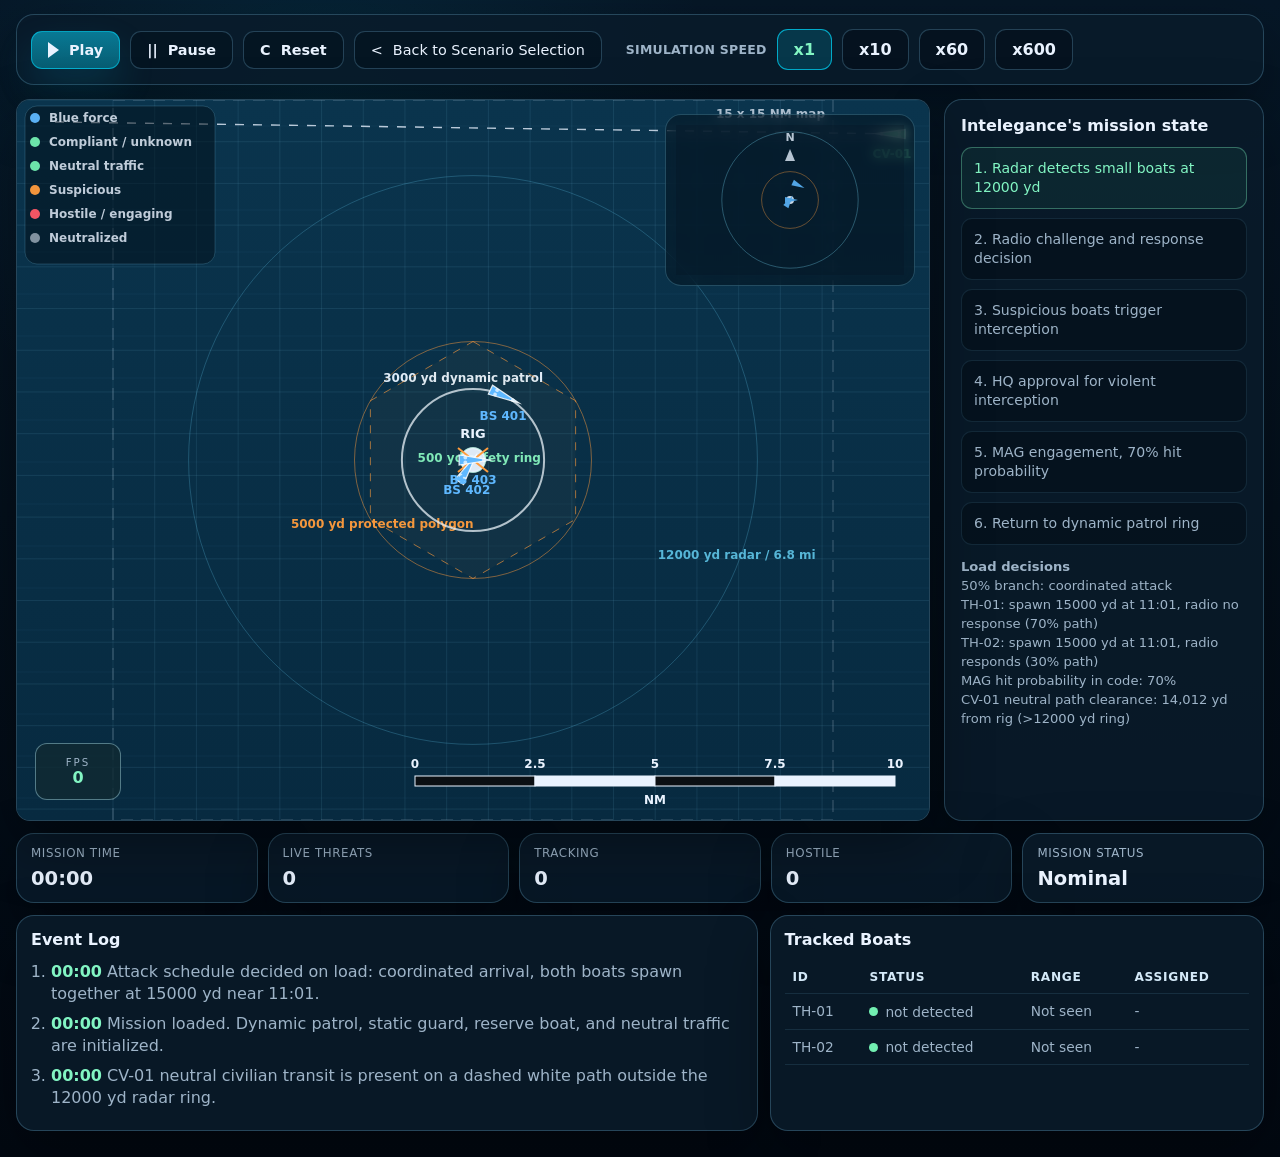
==== simulation.html @ 918a31ff "full project" ====
<!doctype html>
<html lang="en">
<head>
  <meta charset="utf-8" />
  <meta name="viewport" content="width=device-width, initial-scale=1" />
  <title>Skana - Admiral's Rig Protection Senario</title>
  <link rel="icon" href="assets/favicon.ico" sizes="any" />
  <link rel="icon" type="image/png" href="assets/favicon.png" />
  <link rel="stylesheet" href="css/styles.css" />
</head>
<body class="sim-page">
  <main class="sim-shell">
    <nav class="sim-controls panel-glass">
      <div class="control-row">
        <button id="playBtn" class="btn btn-primary small"><span class="play-glyph"></span> Play</button>
        <button id="pauseBtn" class="btn btn-muted small"><span>||</span> Pause</button>
        <button id="resetBtn" class="btn btn-muted small"><span>C</span> Reset</button>
        <a class="btn btn-muted small" href="./index.html"><span>&lt;</span> Back to Scenario Selection</a>
      </div>
      <div class="speed-row" aria-label="Simulation speed">
        <span class="speed-label">Simulation Speed</span>
        <button class="speed-btn active" data-speed="1">x1</button>
        <button class="speed-btn" data-speed="10">x10</button>
        <button class="speed-btn" data-speed="60">x60</button>
        <button class="speed-btn" data-speed="600">x600</button>
      </div>
    </nav>

    <section class="sim-layout">
      <div class="map-wrap panel-glass">
        <canvas id="simCanvas" width="1320" height="900" aria-label="Offshore rig simulation map"></canvas>
        <div id="fpsBadge" class="fps-badge"><span>FPS</span><strong>0</strong></div>
        <div id="orientationOverlay" class="orientation-overlay">
          <canvas id="miniCanvas" width="220" height="160" aria-label="Orientation map"></canvas>
        </div>
      </div>

      <aside class="side-panel panel-glass">
        <div class="panel-title">Intelegance's mission state</div>
        <div class="logic-step active" id="logicDetect">1. Radar detects small boats at 12000 yd</div>
        <div class="logic-step" id="logicChallenge">2. Radio challenge and response decision</div>
        <div class="logic-step" id="logicIntercept">3. Suspicious boats trigger interception</div>
        <div class="logic-step" id="logicApproval">4. HQ approval for violent interception</div>
        <div class="logic-step" id="logicWeapon">5. MAG engagement, 70% hit probability</div>
        <div class="logic-step" id="logicRecover">6. Return to dynamic patrol ring</div>
        <div class="scenario-seed" id="scenarioSeed"></div>
      </aside>
    </section>

    <section class="status-grid">
      <div class="status-card"><span>Mission time</span><strong id="missionTime">00:00</strong></div>
      <div class="status-card"><span>Live threats</span><strong id="liveThreats">0</strong></div>
      <div class="status-card"><span>Tracking</span><strong id="trackingCount">0</strong></div>
      <div class="status-card"><span>Hostile</span><strong id="hostileCount">0</strong></div>
      <div class="status-card"><span>Mission status</span><strong id="missionStatus">Nominal</strong></div>
    </section>

    <section class="lower-panels">
      <div class="events panel-glass">
        <div class="panel-title">Event Log</div>
        <ol id="eventLog"></ol>
      </div>
      <div class="threats panel-glass">
        <div class="panel-title">Tracked Boats</div>
        <table>
          <thead><tr><th>ID</th><th>Status</th><th>Range</th><th>Assigned</th></tr></thead>
          <tbody id="threatTable"></tbody>
        </table>
      </div>
    </section>
  </main>

  <div id="approvalModal" class="approval-modal hidden" role="dialog" aria-modal="true" aria-labelledby="approvalTitle">
    <div id="approvalCard" class="approval-card pending">
      <div class="approval-copy">
        <p class="eyebrow">Headquarters authorization</p>
        <h2 id="approvalTitle">Waiting for violent interception approval</h2>
        <p id="approvalText">The approval screen is red while HQ is reviewing the interception request.</p>
      </div>
      <div class="approval-actions">
        <button id="confirmApprovalBtn" class="btn btn-primary" disabled>Confirm Interception</button>
        <button id="cancelApprovalBtn" class="btn btn-muted">Cancel Display</button>
      </div>
    </div>
    <div id="videoFeed" class="video-feed hidden">
      <div class="video-top"><span>BOW CAMERA</span><span id="videoThreatId">TARGET</span></div>
      <div class="video-frame">
        <div class="reticle"></div>
        <div class="video-target"></div>
        <div class="scan-line"></div>
      </div>
      <div class="video-bottom">MAG SAFE ARC CHECK ACTIVE - DO NOT FIRE IF BOW POINTS TO RIG</div>
    </div>
  </div>

  <script src="js/simulator.js"></script>
</body>
</html>
---- css/styles.css ----
:root {
  --bg: #05101d;
  --panel: rgba(10, 27, 43, 0.86);
  --panel-strong: rgba(9, 24, 39, 0.98);
  --panel-soft: rgba(12, 36, 55, 0.55);
  --border: rgba(91, 146, 177, 0.37);
  --border-soft: rgba(91, 146, 177, 0.2);
  --text: #eaf3ff;
  --muted: #9eb4c8;
  --cyan: #0ea9c7;
  --cyan-soft: rgba(0, 177, 216, 0.3);
  --green: #82f5c3;
  --orange: #ff9c3d;
  --red: #ff5967;
  --blue: #5fb8ff;
  --shadow: 0 24px 60px rgba(0, 0, 0, 0.34);
  --radius-xl: 24px;
  --radius-lg: 18px;
  --radius-md: 12px;
  font-family: Inter, ui-sans-serif, system-ui, -apple-system, BlinkMacSystemFont, "Segoe UI", sans-serif;
}

* { box-sizing: border-box; }

html, body { margin: 0; min-height: 100%; }

body {
  background: radial-gradient(circle at 25% 10%, rgba(0, 150, 190, 0.12), transparent 28%),
              linear-gradient(180deg, #061727 0%, #04101c 44%, #020811 100%);
  color: var(--text);
}

a { color: inherit; text-decoration: none; }

button, a.btn {
  font: inherit;
}

.shell {
  width: min(100%, 1920px);
  margin: 0 auto;
  padding: 6px 12px;
}

.shell-large { min-height: 100vh; display: flex; align-items: flex-start; }

.hero-panel {
  width: 100%;
  border: 1px solid var(--border);
  border-radius: 24px;
  padding: 42px 34px 34px;
  background: linear-gradient(135deg, rgba(8, 24, 39, 0.94), rgba(4, 16, 28, 0.94));
  box-shadow: var(--shadow);
}

.hero-head {
  display: flex;
  gap: 22px;
  align-items: center;
  margin-bottom: 34px;
}

.logo-card {
  width: 110px;
  height: 110px;
  border-radius: 26px;
  display: grid;
  place-items: center;
  border: 1px solid var(--border-soft);
  background: rgba(6, 18, 29, 0.88);
  box-shadow: 0 20px 48px rgba(0, 0, 0, 0.28);
}

.logo-card img { width: 76px; height: 76px; object-fit: contain; }

.eyebrow {
  margin: 0 0 8px;
  color: #7ee3ff;
  text-transform: uppercase;
  letter-spacing: 0.28em;
  font-size: 0.8rem;
  font-weight: 700;
}

h1 {
  margin: 0;
  font-size: clamp(2.6rem, 5vw, 5.1rem);
  line-height: 0.95;
  letter-spacing: -0.05em;
  font-weight: 900;
}

.subtitle {
  color: var(--muted);
  font-size: 1.12rem;
  margin: 14px 0 0;
}

.cards-grid {
  display: grid;
  grid-template-columns: repeat(3, minmax(0, 1fr));
  gap: 14px;
}

.info-card,
.panel-glass,
.status-card {
  border: 1px solid var(--border);
  background: var(--panel);
  border-radius: var(--radius-lg);
  box-shadow: var(--shadow);
}

.info-card { padding: 18px 16px; }

.card-title { display: flex; align-items: center; gap: 12px; }
.card-title h2 { margin: 0; font-size: 1.12rem; }
.title-mark {
  display: inline-grid;
  place-items: center;
  width: 22px;
  height: 22px;
  color: #e8f4ff;
  font-weight: 900;
  font-size: 0.8rem;
  background: rgba(255, 255, 255, 0.08);
  border-radius: 7px;
}
.card-copy { color: var(--muted); margin: 14px 2px 16px; line-height: 1.5; }

.stats-grid {
  display: grid;
  grid-template-columns: repeat(2, minmax(0, 1fr));
  gap: 10px;
}

.mission-stats { grid-template-columns: repeat(2, minmax(0, 1fr)); }
.compact-stats { grid-template-columns: repeat(1, minmax(0, 1fr)); }

.stat {
  min-height: 68px;
  padding: 12px 11px;
  border-radius: 10px;
  background: rgba(1, 10, 18, 0.68);
  border: 1px solid rgba(60, 112, 145, 0.25);
}

.stat span,
.status-card span {
  display: block;
  color: var(--muted);
  font-size: 0.74rem;
  text-transform: uppercase;
  letter-spacing: 0.05em;
  margin-bottom: 7px;
}

.stat strong { display: block; color: var(--text); font-size: 1.16rem; line-height: 1.24; }

.landing-actions {
  display: flex;
  justify-content: space-between;
  gap: 20px;
  align-items: center;
  margin-top: 18px;
}

.btn {
  border: 1px solid var(--border);
  border-radius: 14px;
  color: var(--text);
  padding: 14px 19px;
  background: rgba(8, 26, 42, 0.72);
  cursor: pointer;
  display: inline-flex;
  align-items: center;
  justify-content: center;
  gap: 10px;
  min-height: 46px;
  font-weight: 800;
  transition: transform 150ms ease, border-color 150ms ease, background 150ms ease, box-shadow 150ms ease;
}

.btn:hover { transform: translateY(-1px); border-color: rgba(120, 211, 255, 0.75); }
.btn:disabled { opacity: 0.5; cursor: not-allowed; transform: none; }
.btn-primary { border-color: rgba(0, 220, 255, 0.55); background: linear-gradient(180deg, #087994, #075d73); box-shadow: 0 18px 36px rgba(0, 160, 202, 0.18); }
.btn-muted { background: rgba(5, 20, 32, 0.78); }
.btn.small { min-height: 38px; padding: 10px 16px; border-radius: 11px; font-size: 0.9rem; }
.launch-btn { min-width: min(520px, 46vw); font-size: 1.5rem; padding-block: 20px; }
.play-glyph { width: 0; height: 0; border-top: 8px solid transparent; border-bottom: 8px solid transparent; border-left: 11px solid currentColor; display: inline-block; }

.sim-page { overflow-x: hidden; }
.sim-shell { width: min(100%, 1460px); margin: 0 auto; padding: 14px 16px 26px; }

.sim-controls {
  display: flex;
  align-items: center;
  flex-wrap: wrap;
  gap: 16px 24px;
  padding: 14px;
  margin-bottom: 14px;
}
.control-row, .speed-row { display: flex; gap: 10px; align-items: center; flex-wrap: wrap; }
.speed-label { color: var(--muted); font-weight: 800; font-size: 0.78rem; text-transform: uppercase; letter-spacing: 0.02em; }
.speed-btn {
  color: var(--text);
  background: rgba(5, 18, 30, 0.85);
  border: 1px solid var(--border);
  border-radius: 11px;
  padding: 10px 16px;
  font-weight: 900;
  cursor: pointer;
}
.speed-btn.active { color: var(--green); border-color: rgba(0, 220, 255, 0.7); background: rgba(0, 160, 190, 0.22); }

.sim-layout { display: grid; grid-template-columns: minmax(0, 1fr) 320px; gap: 14px; }
.map-wrap { position: relative; min-height: 580px; padding: 0; overflow: hidden; border-radius: 14px; }
#simCanvas { display: block; width: 100%; height: min(64vw, 720px); min-height: 560px; background: #083047; }
.fps-badge {
  position: absolute; left: 18px; bottom: 20px;
  min-width: 86px;
  padding: 12px 14px;
  border-radius: 12px;
  background: rgba(17, 42, 50, 0.82);
  border: 1px solid rgba(159, 211, 226, 0.48);
  text-align: center;
}
.fps-badge span { display: block; color: var(--muted); font-size: 0.64rem; letter-spacing: 0.2em; }
.fps-badge strong { color: var(--green); font-size: 1rem; }
.orientation-overlay {
  position: absolute;
  right: 14px;
  top: 14px;
  width: 250px;
  padding: 10px;
  border-radius: 16px;
  border: 1px solid rgba(116, 192, 220, 0.32);
  background: rgba(4, 16, 27, 0.58);
  backdrop-filter: blur(6px);
  opacity: 0.86;
}
.orientation-head { color: var(--muted); font-size: 0.7rem; text-transform: uppercase; letter-spacing: 0.12em; margin: 0 0 6px 2px; font-weight: 800; }
#miniCanvas { width: 100%; height: 150px; display: block; }

.side-panel { padding: 16px; }
.panel-title { color: var(--text); font-weight: 900; margin-bottom: 12px; }
.logic-step {
  padding: 11px 12px;
  border-radius: 11px;
  border: 1px solid rgba(70, 124, 156, 0.22);
  background: rgba(2, 12, 20, 0.5);
  color: var(--muted);
  margin-bottom: 9px;
  font-size: 0.88rem;
  line-height: 1.35;
}
.logic-step.active { color: var(--green); border-color: rgba(130, 245, 195, 0.35); background: rgba(36, 102, 82, 0.18); }
.logic-step.warning { color: var(--orange); border-color: rgba(255, 156, 61, 0.4); background: rgba(105, 61, 18, 0.18); }
.logic-step.danger { color: #ffe5e8; border-color: rgba(255, 89, 103, 0.55); background: rgba(119, 31, 42, 0.22); }
.scenario-seed { margin-top: 12px; color: var(--muted); font-size: 0.82rem; line-height: 1.45; }

.status-grid { display: grid; grid-template-columns: repeat(5, minmax(0, 1fr)); gap: 10px; margin-top: 12px; }
.status-card { padding: 12px 14px; min-height: 70px; }
.status-card strong { font-size: 1.22rem; }

.lower-panels { display: grid; grid-template-columns: minmax(0, 1.2fr) minmax(320px, 0.8fr); gap: 12px; margin-top: 12px; }
.events, .threats { padding: 14px; min-height: 150px; }
.events ol { margin: 0; padding: 0 0 0 20px; max-height: 190px; overflow: auto; color: var(--muted); }
.events li { margin: 0 0 7px; line-height: 1.4; }
.events li strong { color: var(--green); }
.threats table { width: 100%; border-collapse: collapse; color: var(--muted); font-size: 0.86rem; }
.threats th, .threats td { padding: 9px 8px; border-bottom: 1px solid rgba(80, 136, 165, 0.2); text-align: left; }
.threats th { color: #d4e9f8; font-size: 0.76rem; text-transform: uppercase; letter-spacing: 0.06em; }
.status-pill { display: inline-flex; align-items: center; gap: 7px; }
.status-dot { width: 9px; height: 9px; border-radius: 999px; display: inline-block; }

.approval-modal {
  position: fixed; inset: 0;
  display: grid;
  place-items: center;
  z-index: 50;
  background: rgba(1, 4, 9, 0.78);
  backdrop-filter: blur(6px);
  padding: 22px;
}
.hidden { display: none !important; }
.approval-card {
  width: min(780px, 94vw);
  border-radius: 24px;
  padding: 26px;
  border: 1px solid rgba(255, 255, 255, 0.16);
  box-shadow: 0 30px 90px rgba(0, 0, 0, 0.5);
  transition: background 300ms ease, border-color 300ms ease;
}
.approval-card.pending { background: linear-gradient(135deg, rgba(119, 18, 28, 0.94), rgba(50, 8, 16, 0.96)); border-color: rgba(255, 90, 106, 0.68); }
.approval-card.approved { background: linear-gradient(135deg, rgba(20, 107, 74, 0.94), rgba(8, 48, 42, 0.96)); border-color: rgba(130, 245, 195, 0.68); }
.approval-copy h2 { margin: 0 0 10px; font-size: clamp(1.7rem, 4vw, 3rem); line-height: 1.02; }
.approval-copy p:last-child { color: rgba(255, 255, 255, 0.82); }
.approval-actions { display: flex; gap: 12px; flex-wrap: wrap; margin-top: 22px; }
.video-feed {
  width: min(780px, 94vw);
  margin-top: 16px;
  border-radius: 18px;
  overflow: hidden;
  border: 1px solid rgba(116, 220, 255, 0.35);
  background: #05131b;
  box-shadow: 0 20px 60px rgba(0, 0, 0, 0.48);
}
.video-top, .video-bottom { display: flex; justify-content: space-between; padding: 10px 14px; color: var(--green); font-weight: 900; letter-spacing: 0.08em; font-size: 0.78rem; background: rgba(6, 21, 29, 0.95); }
.video-frame { height: 240px; position: relative; overflow: hidden; background: repeating-linear-gradient(0deg, #0b2f3d 0, #0b2f3d 2px, #092533 3px, #092533 6px); }
.video-frame:before { content: ""; position: absolute; inset: 0; background: radial-gradient(circle at 52% 48%, rgba(130, 245, 195, 0.14), transparent 18%), linear-gradient(90deg, rgba(255,255,255,0.04), transparent 30%, rgba(255,255,255,0.04)); }
.reticle { position: absolute; inset: 50% auto auto 50%; width: 108px; height: 108px; border: 2px solid rgba(130, 245, 195, 0.84); border-radius: 50%; transform: translate(-50%, -50%); }
.reticle:before, .reticle:after { content: ""; position: absolute; background: rgba(130, 245, 195, 0.84); }
.reticle:before { left: 50%; top: -34px; width: 2px; height: 176px; }
.reticle:after { top: 50%; left: -34px; height: 2px; width: 176px; }
.video-target { position: absolute; left: 53%; top: 48%; width: 52px; height: 14px; background: var(--orange); clip-path: polygon(100% 50%, 0 0, 18% 50%, 0 100%); transform: translate(-50%, -50%) rotate(-12deg); filter: drop-shadow(0 0 10px rgba(255, 156, 61, 0.8)); }
.scan-line { position: absolute; left: 0; right: 0; height: 4px; background: rgba(130, 245, 195, 0.24); animation: scan 1.8s linear infinite; }
@keyframes scan { from { top: 0; } to { top: 100%; } }

@media (max-width: 1100px) {
  .cards-grid, .landing-grid, .sim-layout, .lower-panels { grid-template-columns: 1fr; }
  .status-grid { grid-template-columns: repeat(2, minmax(0, 1fr)); }
  .launch-btn { min-width: unset; font-size: 1.1rem; }
  .landing-actions { align-items: stretch; flex-direction: column-reverse; }
}

@media (max-width: 640px) {
  .hero-panel { padding: 26px 18px; }
  .hero-head { align-items: flex-start; }
  .logo-card { width: 78px; height: 78px; border-radius: 20px; }
  .logo-card img { width: 54px; height: 54px; }
  .stats-grid, .mission-stats { grid-template-columns: 1fr; }
  .status-grid { grid-template-columns: 1fr; }
  .orientation-overlay { width: 210px; right: 10px; top: 10px; }
  .fps-badge { left: 10px; bottom: 10px; }
}
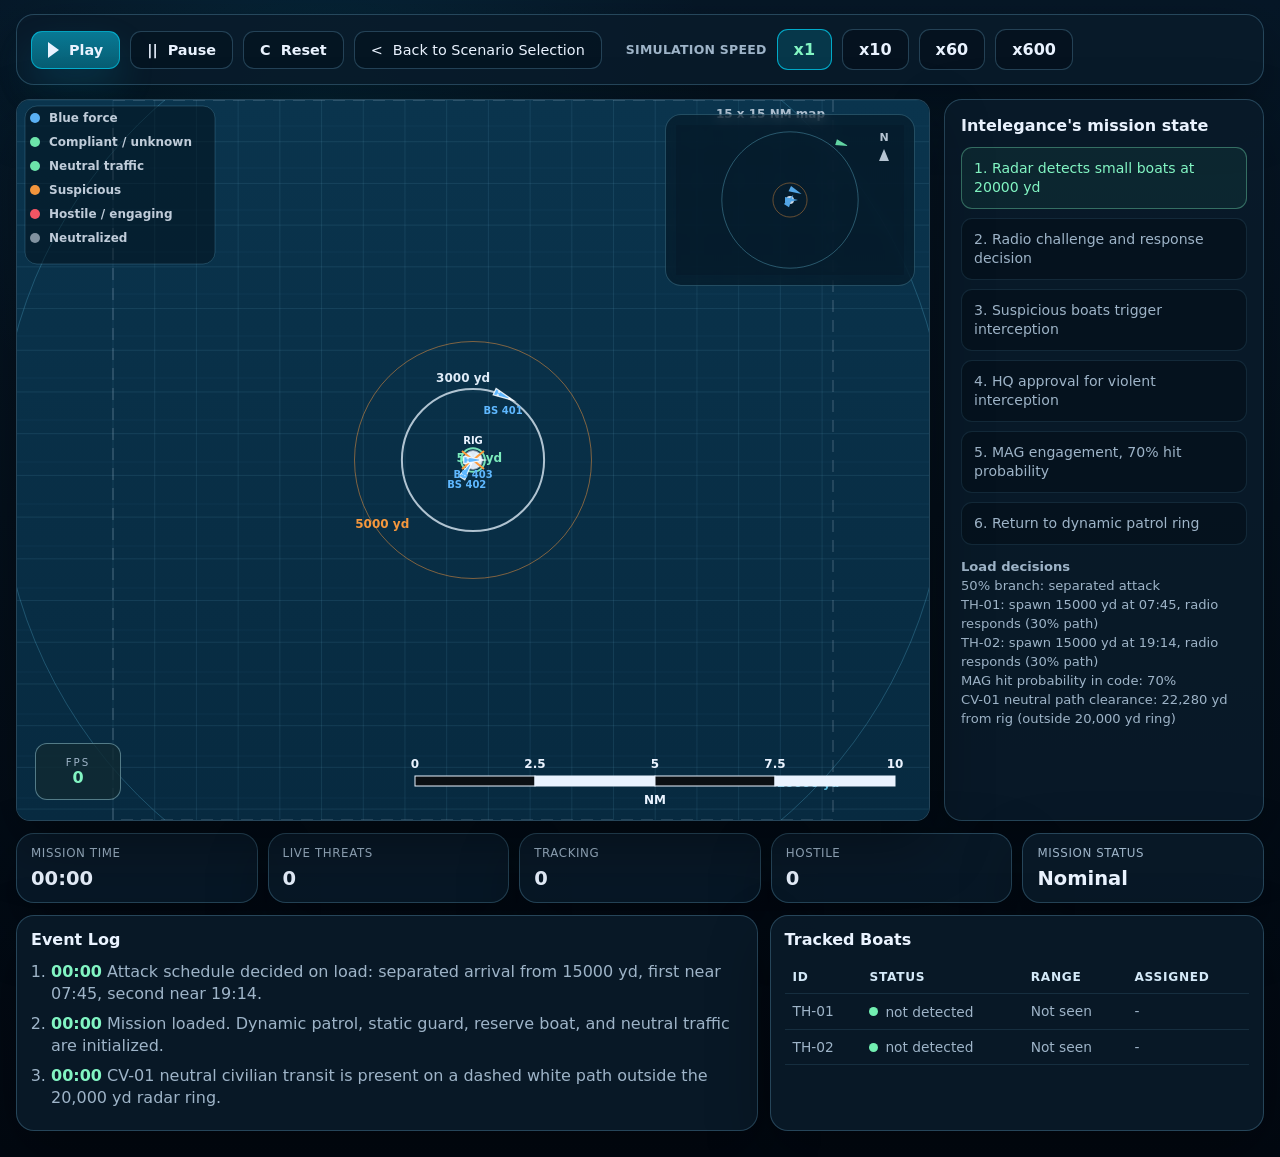
==== commit 8ce7da01: "fixes" ====
--- a/simulation.html
+++ b/simulation.html
@@ -33,17 +33,41 @@
         <div id="orientationOverlay" class="orientation-overlay">
           <canvas id="miniCanvas" width="220" height="160" aria-label="Orientation map"></canvas>
         </div>
+
+        <div id="mapNotice" class="map-notice hidden"></div>
+        <div id="approvalModal" class="approval-banner hidden" role="dialog" aria-modal="false" aria-labelledby="approvalTitle">
+          <div id="approvalCard" class="approval-card pending">
+            <div class="approval-copy">
+              <p class="eyebrow">Headquarters authorization</p>
+              <h2 id="approvalTitle">Waiting for violent interception approval</h2>
+              <p id="approvalText">The approval screen is red while HQ is reviewing the interception request.</p>
+            </div>
+            <div class="approval-actions">
+              <button id="confirmApprovalBtn" class="btn btn-primary" disabled>Confirm Interception</button>
+              <button id="cancelApprovalBtn" class="btn btn-muted">Cancel Display</button>
+            </div>
+          </div>
+        </div>
       </div>
 
       <aside class="side-panel panel-glass">
         <div class="panel-title">Intelegance's mission state</div>
-        <div class="logic-step active" id="logicDetect">1. Radar detects small boats at 12000 yd</div>
+        <div class="logic-step active" id="logicDetect">1. Radar detects small boats at 20000 yd</div>
         <div class="logic-step" id="logicChallenge">2. Radio challenge and response decision</div>
         <div class="logic-step" id="logicIntercept">3. Suspicious boats trigger interception</div>
         <div class="logic-step" id="logicApproval">4. HQ approval for violent interception</div>
         <div class="logic-step" id="logicWeapon">5. MAG engagement, 70% hit probability</div>
         <div class="logic-step" id="logicRecover">6. Return to dynamic patrol ring</div>
         <div class="scenario-seed" id="scenarioSeed"></div>
+        <div id="videoFeed" class="video-feed hidden">
+          <div class="video-top"><span>BOW CAMERA</span><span id="videoThreatId">TARGET</span></div>
+          <div class="video-frame">
+            <div class="reticle"></div>
+            <div class="video-target"></div>
+            <div class="scan-line"></div>
+          </div>
+          <div class="video-bottom">MAG SAFE ARC CHECK ACTIVE - DO NOT FIRE IF BOW POINTS TO RIG</div>
+        </div>
       </aside>
     </section>
 
@@ -70,29 +94,6 @@
     </section>
   </main>
 
-  <div id="approvalModal" class="approval-modal hidden" role="dialog" aria-modal="true" aria-labelledby="approvalTitle">
-    <div id="approvalCard" class="approval-card pending">
-      <div class="approval-copy">
-        <p class="eyebrow">Headquarters authorization</p>
-        <h2 id="approvalTitle">Waiting for violent interception approval</h2>
-        <p id="approvalText">The approval screen is red while HQ is reviewing the interception request.</p>
-      </div>
-      <div class="approval-actions">
-        <button id="confirmApprovalBtn" class="btn btn-primary" disabled>Confirm Interception</button>
-        <button id="cancelApprovalBtn" class="btn btn-muted">Cancel Display</button>
-      </div>
-    </div>
-    <div id="videoFeed" class="video-feed hidden">
-      <div class="video-top"><span>BOW CAMERA</span><span id="videoThreatId">TARGET</span></div>
-      <div class="video-frame">
-        <div class="reticle"></div>
-        <div class="video-target"></div>
-        <div class="scan-line"></div>
-      </div>
-      <div class="video-bottom">MAG SAFE ARC CHECK ACTIVE - DO NOT FIRE IF BOW POINTS TO RIG</div>
-    </div>
-  </div>
-
   <script src="js/simulator.js"></script>
 </body>
 </html>
--- a/css/styles.css
+++ b/css/styles.css
@@ -159,7 +159,7 @@
 
 .landing-actions {
   display: flex;
-  justify-content: space-between;
+  justify-content: flex-end;
   gap: 20px;
   align-items: center;
   margin-top: 18px;
@@ -274,50 +274,75 @@
 .status-pill { display: inline-flex; align-items: center; gap: 7px; }
 .status-dot { width: 9px; height: 9px; border-radius: 999px; display: inline-block; }
 
-.approval-modal {
-  position: fixed; inset: 0;
-  display: grid;
-  place-items: center;
-  z-index: 50;
-  background: rgba(1, 4, 9, 0.78);
-  backdrop-filter: blur(6px);
-  padding: 22px;
+
+.map-notice {
+  position: absolute;
+  top: 12px;
+  left: 50%;
+  transform: translateX(-50%);
+  z-index: 25;
+  max-width: min(90%, 760px);
+  padding: 11px 16px;
+  border-radius: 14px;
+  border: 1px solid rgba(126, 227, 255, 0.55);
+  background: rgba(5, 24, 38, 0.88);
+  color: var(--text);
+  box-shadow: 0 14px 34px rgba(0, 0, 0, 0.34);
+  font-weight: 850;
+  text-align: center;
+}
+
+.approval-banner {
+  position: absolute;
+  top: 12px;
+  left: 50%;
+  transform: translateX(-50%);
+  width: min(96%, 900px);
+  z-index: 30;
+  pointer-events: auto;
 }
 .hidden { display: none !important; }
 .approval-card {
-  width: min(780px, 94vw);
-  border-radius: 24px;
-  padding: 26px;
+  width: 100%;
+  border-radius: 16px;
+  padding: 14px 16px;
   border: 1px solid rgba(255, 255, 255, 0.16);
-  box-shadow: 0 30px 90px rgba(0, 0, 0, 0.5);
+  box-shadow: 0 16px 46px rgba(0, 0, 0, 0.42);
   transition: background 300ms ease, border-color 300ms ease;
-}
-.approval-card.pending { background: linear-gradient(135deg, rgba(119, 18, 28, 0.94), rgba(50, 8, 16, 0.96)); border-color: rgba(255, 90, 106, 0.68); }
-.approval-card.approved { background: linear-gradient(135deg, rgba(20, 107, 74, 0.94), rgba(8, 48, 42, 0.96)); border-color: rgba(130, 245, 195, 0.68); }
-.approval-copy h2 { margin: 0 0 10px; font-size: clamp(1.7rem, 4vw, 3rem); line-height: 1.02; }
-.approval-copy p:last-child { color: rgba(255, 255, 255, 0.82); }
-.approval-actions { display: flex; gap: 12px; flex-wrap: wrap; margin-top: 22px; }
+  display: grid;
+  grid-template-columns: minmax(0, 1fr) auto;
+  gap: 14px;
+  align-items: center;
+}
+.approval-card.pending { background: linear-gradient(135deg, rgba(119, 18, 28, 0.92), rgba(50, 8, 16, 0.92)); border-color: rgba(255, 90, 106, 0.68); }
+.approval-card.approved { background: linear-gradient(135deg, rgba(20, 107, 74, 0.92), rgba(8, 48, 42, 0.92)); border-color: rgba(130, 245, 195, 0.68); }
+.approval-card .eyebrow { margin-bottom: 4px; font-size: 0.68rem; }
+.approval-copy h2 { margin: 0 0 4px; font-size: clamp(1rem, 1.8vw, 1.6rem); line-height: 1.05; }
+.approval-copy p:last-child { color: rgba(255, 255, 255, 0.82); margin: 0; font-size: 0.84rem; }
+.approval-actions { display: flex; gap: 10px; flex-wrap: wrap; justify-content: flex-end; }
 .video-feed {
-  width: min(780px, 94vw);
-  margin-top: 16px;
-  border-radius: 18px;
+  width: 100%;
+  margin-top: 14px;
+  border-radius: 16px;
   overflow: hidden;
   border: 1px solid rgba(116, 220, 255, 0.35);
   background: #05131b;
-  box-shadow: 0 20px 60px rgba(0, 0, 0, 0.48);
-}
-.video-top, .video-bottom { display: flex; justify-content: space-between; padding: 10px 14px; color: var(--green); font-weight: 900; letter-spacing: 0.08em; font-size: 0.78rem; background: rgba(6, 21, 29, 0.95); }
-.video-frame { height: 240px; position: relative; overflow: hidden; background: repeating-linear-gradient(0deg, #0b2f3d 0, #0b2f3d 2px, #092533 3px, #092533 6px); }
+  box-shadow: 0 18px 46px rgba(0, 0, 0, 0.34);
+}
+.video-top, .video-bottom { display: flex; justify-content: space-between; gap: 8px; padding: 9px 11px; color: var(--green); font-weight: 900; letter-spacing: 0.06em; font-size: 0.68rem; background: rgba(6, 21, 29, 0.95); }
+.video-frame { height: 160px; position: relative; overflow: hidden; background: repeating-linear-gradient(0deg, #0b2f3d 0, #0b2f3d 2px, #092533 3px, #092533 6px); }
 .video-frame:before { content: ""; position: absolute; inset: 0; background: radial-gradient(circle at 52% 48%, rgba(130, 245, 195, 0.14), transparent 18%), linear-gradient(90deg, rgba(255,255,255,0.04), transparent 30%, rgba(255,255,255,0.04)); }
-.reticle { position: absolute; inset: 50% auto auto 50%; width: 108px; height: 108px; border: 2px solid rgba(130, 245, 195, 0.84); border-radius: 50%; transform: translate(-50%, -50%); }
+.reticle { position: absolute; inset: 50% auto auto 50%; width: 86px; height: 86px; border: 2px solid rgba(130, 245, 195, 0.84); border-radius: 50%; transform: translate(-50%, -50%); }
 .reticle:before, .reticle:after { content: ""; position: absolute; background: rgba(130, 245, 195, 0.84); }
-.reticle:before { left: 50%; top: -34px; width: 2px; height: 176px; }
-.reticle:after { top: 50%; left: -34px; height: 2px; width: 176px; }
-.video-target { position: absolute; left: 53%; top: 48%; width: 52px; height: 14px; background: var(--orange); clip-path: polygon(100% 50%, 0 0, 18% 50%, 0 100%); transform: translate(-50%, -50%) rotate(-12deg); filter: drop-shadow(0 0 10px rgba(255, 156, 61, 0.8)); }
+.reticle:before { left: 50%; top: -28px; width: 2px; height: 142px; }
+.reticle:after { top: 50%; left: -28px; height: 2px; width: 142px; }
+.video-target { position: absolute; left: 53%; top: 48%; width: 38px; height: 11px; background: var(--orange); clip-path: polygon(100% 50%, 0 0, 18% 50%, 0 100%); transform: translate(-50%, -50%) rotate(-12deg); filter: drop-shadow(0 0 10px rgba(255, 156, 61, 0.8)); }
 .scan-line { position: absolute; left: 0; right: 0; height: 4px; background: rgba(130, 245, 195, 0.24); animation: scan 1.8s linear infinite; }
 @keyframes scan { from { top: 0; } to { top: 100%; } }
 
 @media (max-width: 1100px) {
+  .approval-card { grid-template-columns: 1fr; }
+  .approval-actions { justify-content: flex-start; }
   .cards-grid, .landing-grid, .sim-layout, .lower-panels { grid-template-columns: 1fr; }
   .status-grid { grid-template-columns: repeat(2, minmax(0, 1fr)); }
   .launch-btn { min-width: unset; font-size: 1.1rem; }
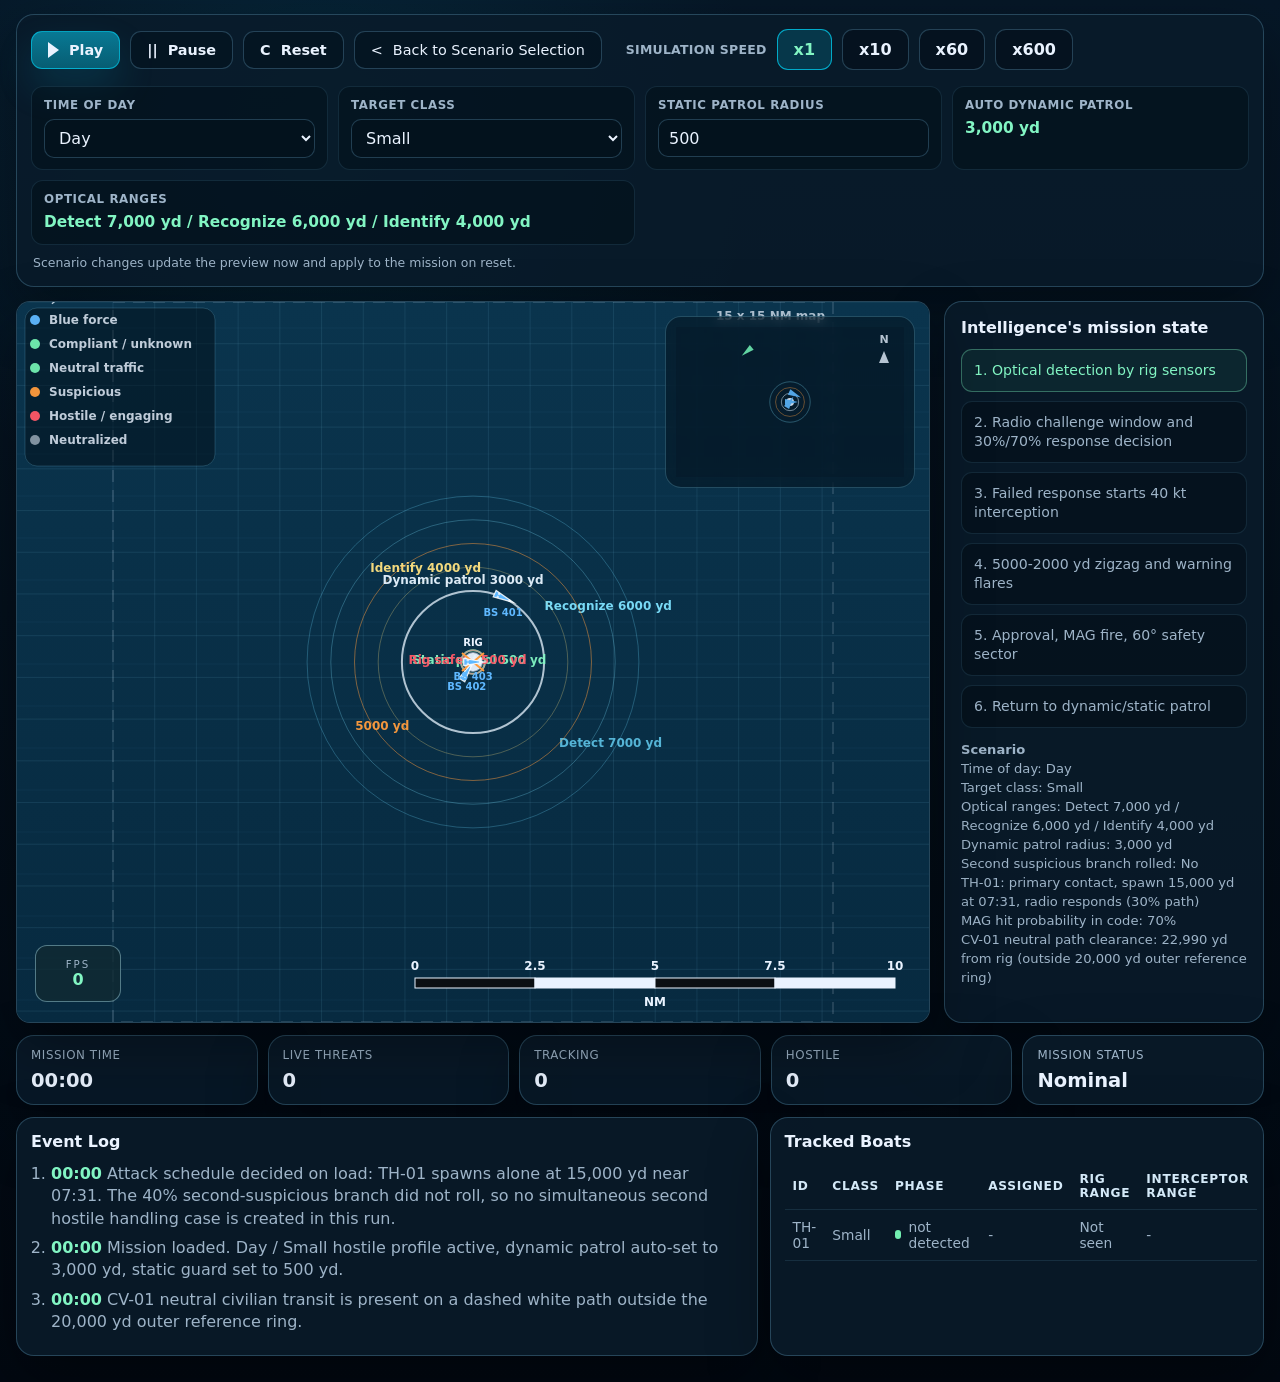
==== commit 204da138: "new inbar logic" ====
--- a/simulation.html
+++ b/simulation.html
@@ -3,7 +3,7 @@
 <head>
   <meta charset="utf-8" />
   <meta name="viewport" content="width=device-width, initial-scale=1" />
-  <title>Skana - Admiral's Rig Protection Senario</title>
+  <title>Skana - Admiral's Rig Protection Scenario</title>
   <link rel="icon" href="assets/favicon.ico" sizes="any" />
   <link rel="icon" type="image/png" href="assets/favicon.png" />
   <link rel="stylesheet" href="css/styles.css" />
@@ -24,6 +24,36 @@
         <button class="speed-btn" data-speed="60">x60</button>
         <button class="speed-btn" data-speed="600">x600</button>
       </div>
+      <div class="scenario-settings" aria-label="Scenario settings">
+        <label class="setting-field" for="timeOfDaySelect">
+          <span>Time of day</span>
+          <select id="timeOfDaySelect" class="setting-control">
+            <option value="day" selected>Day</option>
+            <option value="night">Night</option>
+          </select>
+        </label>
+        <label class="setting-field" for="targetClassSelect">
+          <span>Target class</span>
+          <select id="targetClassSelect" class="setting-control">
+            <option value="small" selected>Small</option>
+            <option value="medium">Medium</option>
+            <option value="large">Large</option>
+          </select>
+        </label>
+        <label class="setting-field" for="staticPatrolRadiusInput">
+          <span>Static patrol radius</span>
+          <input id="staticPatrolRadiusInput" class="setting-control" type="number" min="300" max="4500" step="100" value="500" />
+        </label>
+        <div class="setting-field">
+          <span>Auto dynamic patrol</span>
+          <strong id="dynamicPatrolRadiusDisplay" class="setting-readout">3000 yd</strong>
+        </div>
+        <div class="setting-field setting-field-wide">
+          <span>Optical ranges</span>
+          <strong id="opticalRangesDisplay" class="setting-readout">Detect 7000 yd / Recognize 6000 yd / Identify 4000 yd</strong>
+        </div>
+        <div id="scenarioSettingsHint" class="setting-hint">Scenario changes update the preview now and apply to the mission on reset.</div>
+      </div>
     </nav>
 
     <section class="sim-layout">
@@ -40,7 +70,7 @@
             <div class="approval-copy">
               <p class="eyebrow">Headquarters authorization</p>
               <h2 id="approvalTitle">Waiting for violent interception approval</h2>
-              <p id="approvalText">The approval screen is red while HQ is reviewing the interception request.</p>
+              <p id="approvalText">HQ is reviewing a violent-interception request at the 1000 yd decision point.</p>
             </div>
             <div class="approval-actions">
               <button id="confirmApprovalBtn" class="btn btn-primary" disabled>Confirm Interception</button>
@@ -51,13 +81,13 @@
       </div>
 
       <aside class="side-panel panel-glass">
-        <div class="panel-title">Intelegance's mission state</div>
-        <div class="logic-step active" id="logicDetect">1. Radar detects small boats at 20000 yd</div>
-        <div class="logic-step" id="logicChallenge">2. Radio challenge and response decision</div>
-        <div class="logic-step" id="logicIntercept">3. Suspicious boats trigger interception</div>
-        <div class="logic-step" id="logicApproval">4. HQ approval for violent interception</div>
-        <div class="logic-step" id="logicWeapon">5. MAG engagement, 70% hit probability</div>
-        <div class="logic-step" id="logicRecover">6. Return to dynamic patrol ring</div>
+        <div class="panel-title">Intelligence's mission state</div>
+        <div class="logic-step active" id="logicDetect">1. Optical detection by rig sensors</div>
+        <div class="logic-step" id="logicChallenge">2. Radio challenge window and 30%/70% response decision</div>
+        <div class="logic-step" id="logicIntercept">3. Failed response starts 40 kt interception</div>
+        <div class="logic-step" id="logicApproval">4. 5000-2000 yd zigzag and warning flares</div>
+        <div class="logic-step" id="logicWeapon">5. Approval, MAG fire, 60° safety sector</div>
+        <div class="logic-step" id="logicRecover">6. Return to dynamic/static patrol</div>
         <div class="scenario-seed" id="scenarioSeed"></div>
         <div id="videoFeed" class="video-feed hidden">
           <div class="video-top"><span>BOW CAMERA</span><span id="videoThreatId">TARGET</span></div>
@@ -66,7 +96,7 @@
             <div class="video-target"></div>
             <div class="scan-line"></div>
           </div>
-          <div class="video-bottom">MAG SAFE ARC CHECK ACTIVE - DO NOT FIRE IF BOW POINTS TO RIG</div>
+          <div id="videoSafetyText" class="video-bottom">MAG 60° / 2100 yd safety sector clear</div>
         </div>
       </aside>
     </section>
@@ -87,7 +117,7 @@
       <div class="threats panel-glass">
         <div class="panel-title">Tracked Boats</div>
         <table>
-          <thead><tr><th>ID</th><th>Status</th><th>Range</th><th>Assigned</th></tr></thead>
+          <thead><tr><th>ID</th><th>Class</th><th>Phase</th><th>Assigned</th><th>Rig range</th><th>Interceptor range</th></tr></thead>
           <tbody id="threatTable"></tbody>
         </table>
       </div>
--- a/css/styles.css
+++ b/css/styles.css
@@ -212,6 +212,55 @@
   cursor: pointer;
 }
 .speed-btn.active { color: var(--green); border-color: rgba(0, 220, 255, 0.7); background: rgba(0, 160, 190, 0.22); }
+.scenario-settings {
+  width: 100%;
+  display: grid;
+  grid-template-columns: repeat(4, minmax(0, 1fr));
+  gap: 10px;
+}
+.setting-field {
+  display: flex;
+  flex-direction: column;
+  gap: 7px;
+  padding: 11px 12px;
+  border-radius: 12px;
+  border: 1px solid rgba(70, 124, 156, 0.22);
+  background: rgba(2, 12, 20, 0.42);
+}
+.setting-field span {
+  color: var(--muted);
+  font-size: 0.74rem;
+  text-transform: uppercase;
+  letter-spacing: 0.05em;
+  font-weight: 800;
+}
+.setting-control {
+  width: 100%;
+  min-height: 38px;
+  border-radius: 10px;
+  border: 1px solid rgba(91, 146, 177, 0.35);
+  background: rgba(4, 18, 29, 0.9);
+  color: var(--text);
+  padding: 8px 10px;
+  font: inherit;
+}
+.setting-control:disabled {
+  opacity: 0.6;
+  cursor: not-allowed;
+}
+.setting-readout {
+  color: var(--green);
+  font-size: 0.96rem;
+  line-height: 1.3;
+}
+.setting-field-wide { grid-column: span 2; }
+.setting-hint {
+  grid-column: 1 / -1;
+  color: var(--muted);
+  font-size: 0.78rem;
+  line-height: 1.35;
+  padding-inline: 2px;
+}
 
 .sim-layout { display: grid; grid-template-columns: minmax(0, 1fr) 320px; gap: 14px; }
 .map-wrap { position: relative; min-height: 580px; padding: 0; overflow: hidden; border-radius: 14px; }
@@ -345,6 +394,8 @@
   .approval-actions { justify-content: flex-start; }
   .cards-grid, .landing-grid, .sim-layout, .lower-panels { grid-template-columns: 1fr; }
   .status-grid { grid-template-columns: repeat(2, minmax(0, 1fr)); }
+  .scenario-settings { grid-template-columns: repeat(2, minmax(0, 1fr)); }
+  .setting-field-wide { grid-column: span 2; }
   .launch-btn { min-width: unset; font-size: 1.1rem; }
   .landing-actions { align-items: stretch; flex-direction: column-reverse; }
 }
@@ -356,6 +407,8 @@
   .logo-card img { width: 54px; height: 54px; }
   .stats-grid, .mission-stats { grid-template-columns: 1fr; }
   .status-grid { grid-template-columns: 1fr; }
+  .scenario-settings { grid-template-columns: 1fr; }
+  .setting-field-wide { grid-column: span 1; }
   .orientation-overlay { width: 210px; right: 10px; top: 10px; }
   .fps-badge { left: 10px; bottom: 10px; }
 }
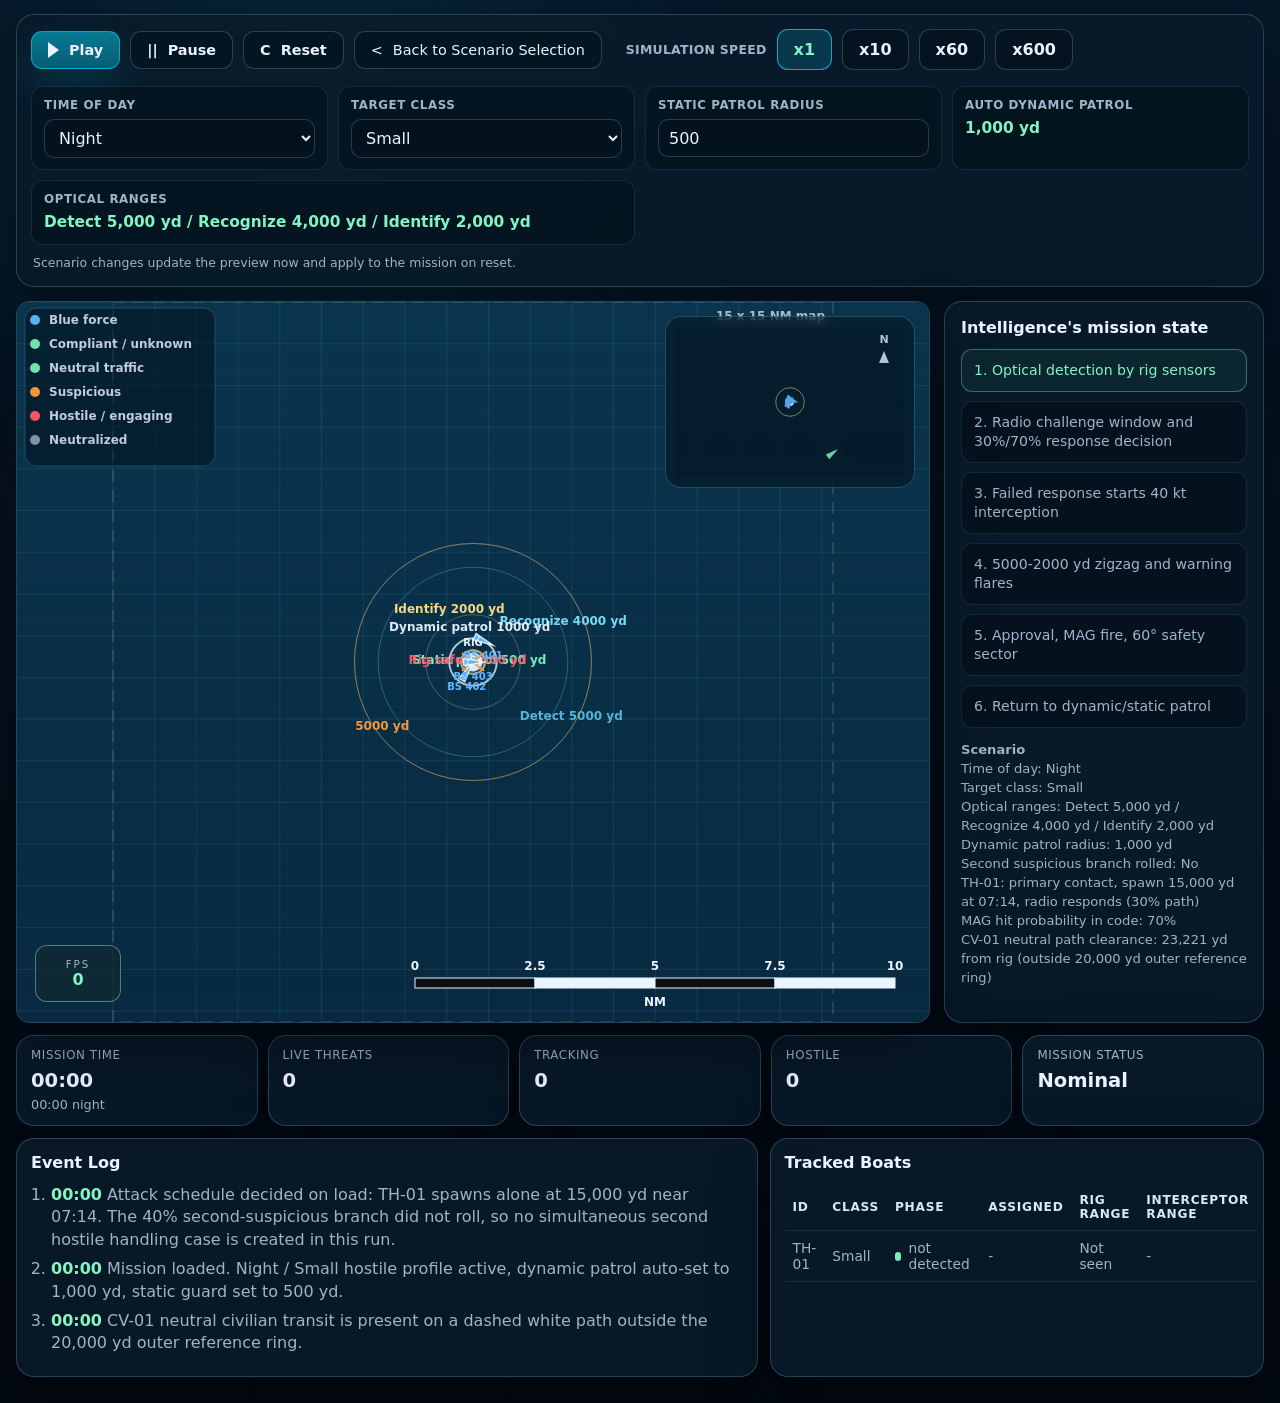
==== commit f235b26d: "time of day fix" ====
--- a/simulation.html
+++ b/simulation.html
@@ -102,7 +102,7 @@
     </section>
 
     <section class="status-grid">
-      <div class="status-card"><span>Mission time</span><strong id="missionTime">00:00</strong></div>
+      <div class="status-card"><span>Mission time</span><strong id="missionTime">00:00</strong><div id="missionClock" class="status-detail">12:00 day</div></div>
       <div class="status-card"><span>Live threats</span><strong id="liveThreats">0</strong></div>
       <div class="status-card"><span>Tracking</span><strong id="trackingCount">0</strong></div>
       <div class="status-card"><span>Hostile</span><strong id="hostileCount">0</strong></div>
--- a/css/styles.css
+++ b/css/styles.css
@@ -164,6 +164,9 @@
   align-items: center;
   margin-top: 18px;
 }
+.launch-setting {
+  min-width: 170px;
+}
 
 .btn {
   border: 1px solid var(--border);
@@ -311,6 +314,12 @@
 .status-grid { display: grid; grid-template-columns: repeat(5, minmax(0, 1fr)); gap: 10px; margin-top: 12px; }
 .status-card { padding: 12px 14px; min-height: 70px; }
 .status-card strong { font-size: 1.22rem; }
+.status-detail {
+  color: var(--muted);
+  font-size: 0.8rem;
+  line-height: 1.35;
+  margin-top: 4px;
+}
 
 .lower-panels { display: grid; grid-template-columns: minmax(0, 1.2fr) minmax(320px, 0.8fr); gap: 12px; margin-top: 12px; }
 .events, .threats { padding: 14px; min-height: 150px; }
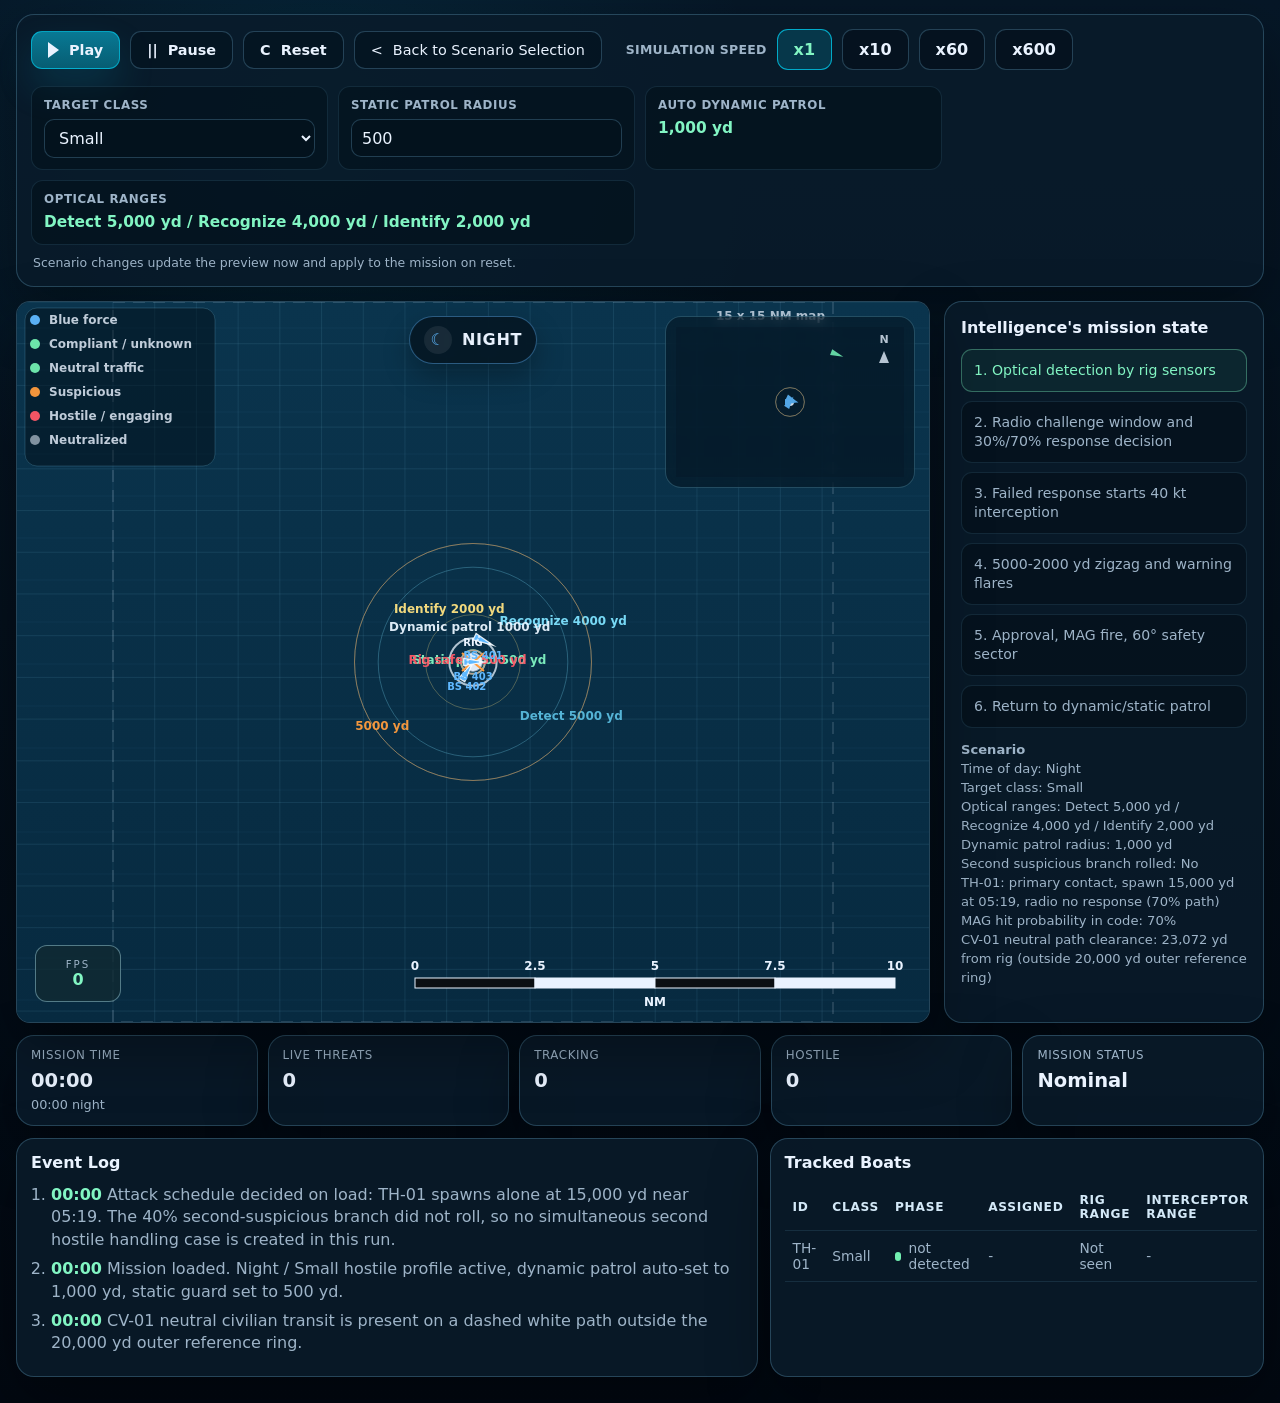
==== commit 7a108126: "fix" ====
--- a/simulation.html
+++ b/simulation.html
@@ -25,13 +25,6 @@
         <button class="speed-btn" data-speed="600">x600</button>
       </div>
       <div class="scenario-settings" aria-label="Scenario settings">
-        <label class="setting-field" for="timeOfDaySelect">
-          <span>Time of day</span>
-          <select id="timeOfDaySelect" class="setting-control">
-            <option value="day" selected>Day</option>
-            <option value="night">Night</option>
-          </select>
-        </label>
         <label class="setting-field" for="targetClassSelect">
           <span>Target class</span>
           <select id="targetClassSelect" class="setting-control">
@@ -65,6 +58,7 @@
         </div>
 
         <div id="mapNotice" class="map-notice hidden"></div>
+        <div id="dayNightIndicator" class="day-night-indicator" aria-live="polite"><span id="dayNightIcon" class="day-night-icon">☀</span><span id="dayNightLabel">Day</span></div>
         <div id="approvalModal" class="approval-banner hidden" role="dialog" aria-modal="false" aria-labelledby="approvalTitle">
           <div id="approvalCard" class="approval-card pending">
             <div class="approval-copy">
--- a/css/styles.css
+++ b/css/styles.css
@@ -349,6 +349,49 @@
   font-weight: 850;
   text-align: center;
 }
+.day-night-indicator {
+  position: absolute;
+  top: 14px;
+  left: 50%;
+  transform: translateX(-50%);
+  z-index: 24;
+  display: inline-flex;
+  align-items: center;
+  gap: 10px;
+  padding: 9px 14px;
+  border-radius: 999px;
+  border: 1px solid rgba(126, 227, 255, 0.4);
+  background: rgba(4, 18, 29, 0.78);
+  box-shadow: 0 12px 28px rgba(0, 0, 0, 0.28);
+  color: var(--text);
+  font-weight: 900;
+  letter-spacing: 0.04em;
+  text-transform: uppercase;
+  backdrop-filter: blur(6px);
+}
+.day-night-icon {
+  display: inline-grid;
+  place-items: center;
+  width: 28px;
+  height: 28px;
+  border-radius: 50%;
+  background: rgba(255, 255, 255, 0.08);
+  color: var(--green);
+  font-size: 1rem;
+  line-height: 1;
+}
+.day-night-indicator[data-state="day"] {
+  border-color: rgba(255, 227, 129, 0.46);
+}
+.day-night-indicator[data-state="day"] .day-night-icon {
+  color: var(--yellow);
+}
+.day-night-indicator[data-state="night"] {
+  border-color: rgba(95, 184, 255, 0.42);
+}
+.day-night-indicator[data-state="night"] .day-night-icon {
+  color: var(--blue);
+}
 
 .approval-banner {
   position: absolute;
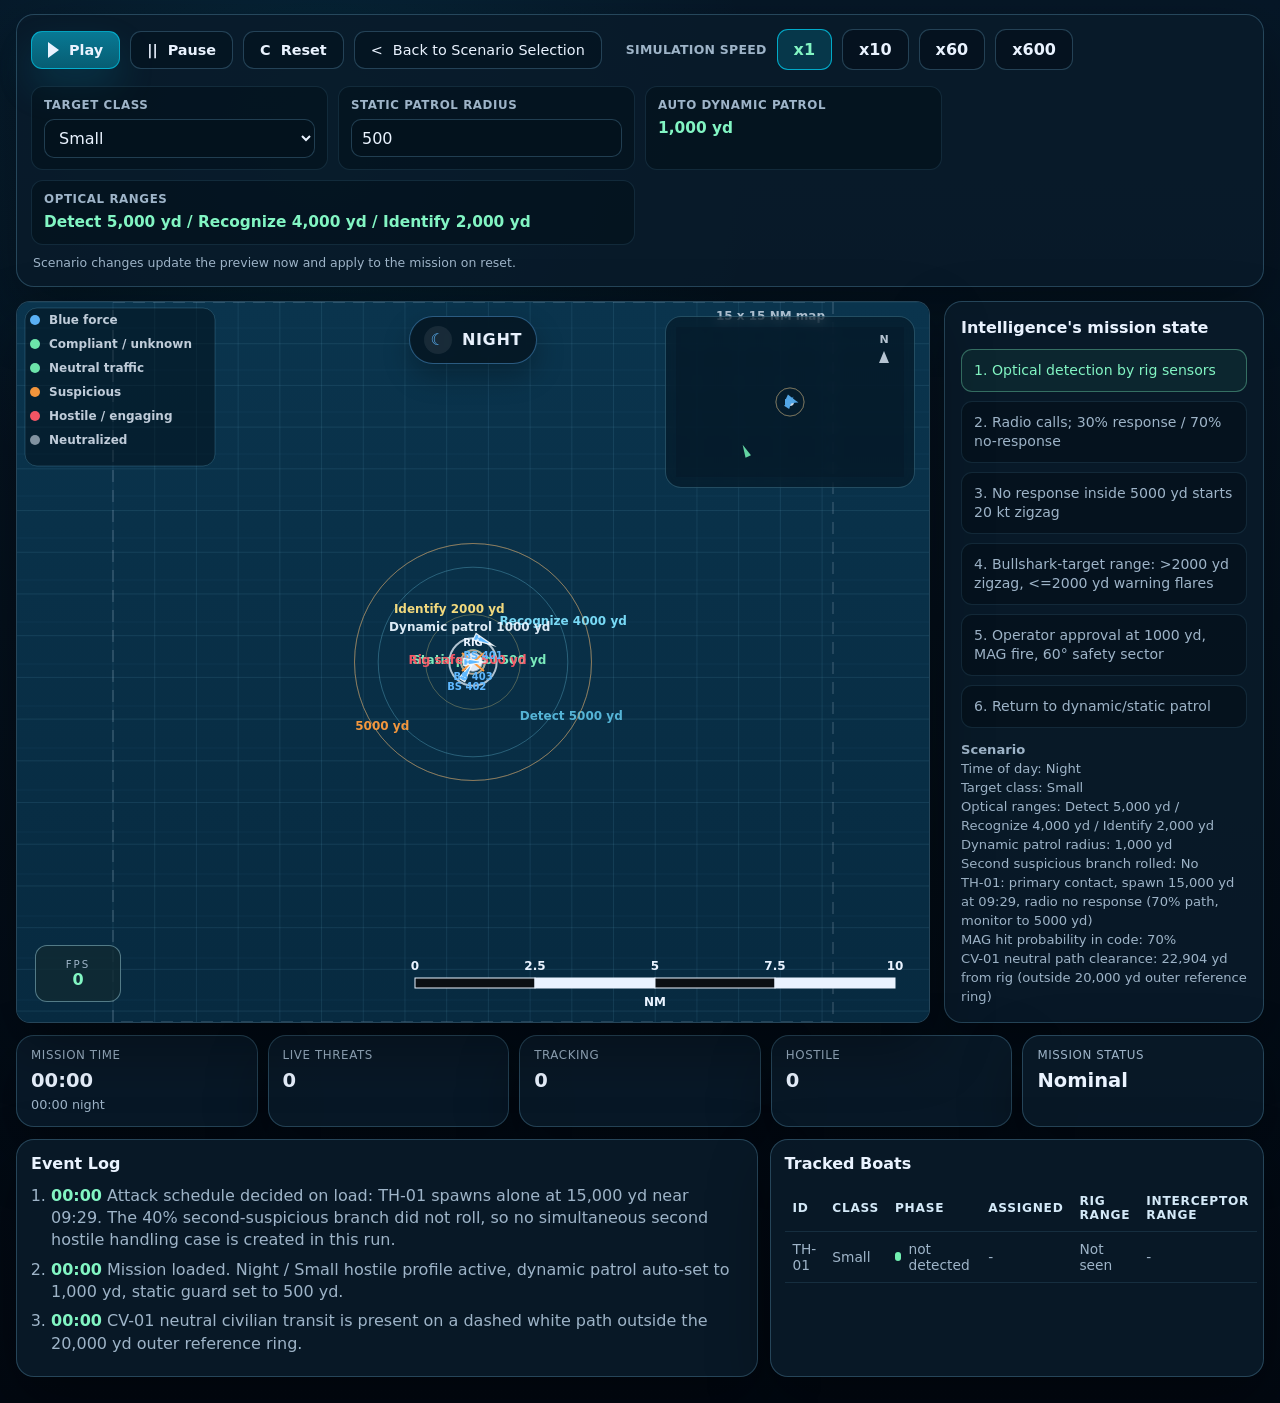
==== commit 9315220a: "add more inbar fixes" ====
--- a/simulation.html
+++ b/simulation.html
@@ -64,7 +64,7 @@
             <div class="approval-copy">
               <p class="eyebrow">Headquarters authorization</p>
               <h2 id="approvalTitle">Waiting for violent interception approval</h2>
-              <p id="approvalText">HQ is reviewing a violent-interception request at the 1000 yd decision point.</p>
+              <p id="approvalText">Operator approval is being requested at the 1000 yd decision point.</p>
             </div>
             <div class="approval-actions">
               <button id="confirmApprovalBtn" class="btn btn-primary" disabled>Confirm Interception</button>
@@ -77,10 +77,10 @@
       <aside class="side-panel panel-glass">
         <div class="panel-title">Intelligence's mission state</div>
         <div class="logic-step active" id="logicDetect">1. Optical detection by rig sensors</div>
-        <div class="logic-step" id="logicChallenge">2. Radio challenge window and 30%/70% response decision</div>
-        <div class="logic-step" id="logicIntercept">3. Failed response starts 40 kt interception</div>
-        <div class="logic-step" id="logicApproval">4. 5000-2000 yd zigzag and warning flares</div>
-        <div class="logic-step" id="logicWeapon">5. Approval, MAG fire, 60° safety sector</div>
+        <div class="logic-step" id="logicChallenge">2. Radio calls; 30% response / 70% no-response</div>
+        <div class="logic-step" id="logicIntercept">3. No response inside 5000 yd starts 20 kt zigzag</div>
+        <div class="logic-step" id="logicApproval">4. Bullshark-target range: >2000 yd zigzag, <=2000 yd warning flares</div>
+        <div class="logic-step" id="logicWeapon">5. Operator approval at 1000 yd, MAG fire, 60° safety sector</div>
         <div class="logic-step" id="logicRecover">6. Return to dynamic/static patrol</div>
         <div class="scenario-seed" id="scenarioSeed"></div>
         <div id="videoFeed" class="video-feed hidden">
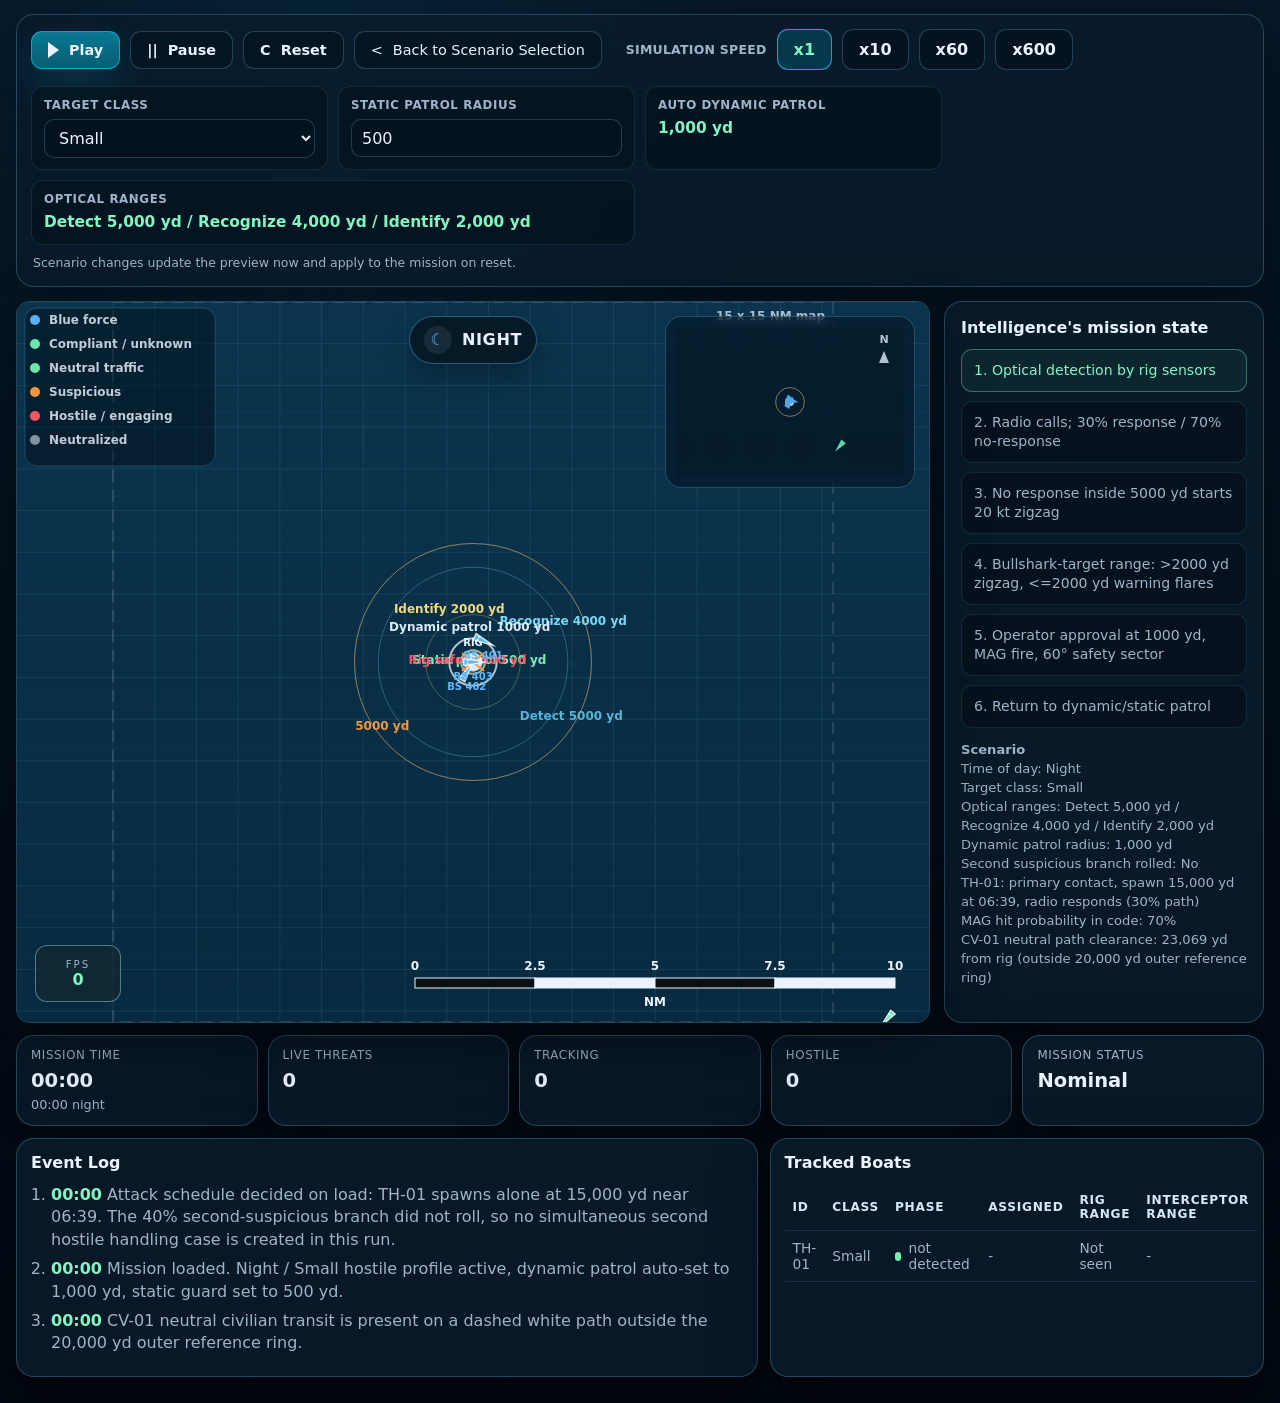
==== commit 6b9404de: "new ai case" ====
--- a/simulation.html
+++ b/simulation.html
@@ -118,6 +118,14 @@
     </section>
   </main>
 
-  <script src="js/simulator.js"></script>
+  <script>
+    (() => {
+      const params = new URLSearchParams(window.location.search);
+      const mode = params.get('mode') === 'ai' ? 'ai' : 'expert';
+      const script = document.createElement('script');
+      script.src = mode === 'ai' ? 'js/simulator-ai.js' : 'js/simulator.js';
+      document.body.appendChild(script);
+    })();
+  </script>
 </body>
 </html>
--- a/css/styles.css
+++ b/css/styles.css
@@ -164,6 +164,12 @@
   align-items: center;
   margin-top: 18px;
 }
+.launch-buttons {
+  display: flex;
+  gap: 14px;
+  flex-wrap: wrap;
+  justify-content: flex-end;
+}
 .launch-setting {
   min-width: 170px;
 }
@@ -189,7 +195,7 @@
 .btn-primary { border-color: rgba(0, 220, 255, 0.55); background: linear-gradient(180deg, #087994, #075d73); box-shadow: 0 18px 36px rgba(0, 160, 202, 0.18); }
 .btn-muted { background: rgba(5, 20, 32, 0.78); }
 .btn.small { min-height: 38px; padding: 10px 16px; border-radius: 11px; font-size: 0.9rem; }
-.launch-btn { min-width: min(520px, 46vw); font-size: 1.5rem; padding-block: 20px; }
+.launch-btn { min-width: min(360px, 30vw); font-size: 1.28rem; padding-block: 20px; }
 .play-glyph { width: 0; height: 0; border-top: 8px solid transparent; border-bottom: 8px solid transparent; border-left: 11px solid currentColor; display: inline-block; }
 
 .sim-page { overflow-x: hidden; }
@@ -450,6 +456,7 @@
   .setting-field-wide { grid-column: span 2; }
   .launch-btn { min-width: unset; font-size: 1.1rem; }
   .landing-actions { align-items: stretch; flex-direction: column-reverse; }
+  .launch-buttons { justify-content: stretch; }
 }
 
 @media (max-width: 640px) {
